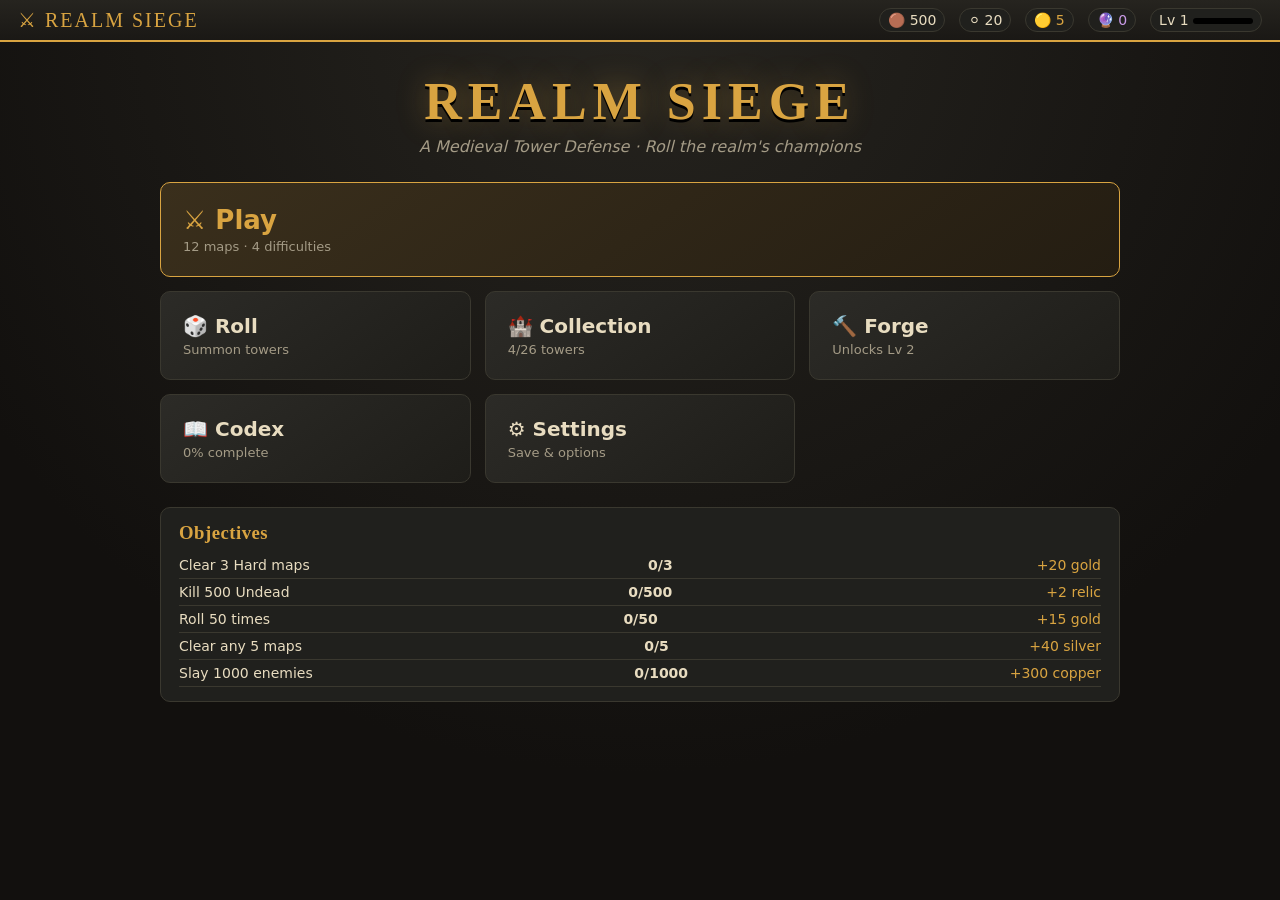
==== index.html @ 01a786de "Implement REALM SIEGE — complete medieval tower defense v1.0 Full playable, browser-based medieval f" ====
<!DOCTYPE html>
<html lang="en">
<head>
  <meta charset="UTF-8">
  <meta name="viewport" content="width=device-width, initial-scale=1.0">
  <title>Realm Siege — A Medieval Tower Defense</title>
  <link rel="icon" href="data:image/svg+xml,%3Csvg%20xmlns='http://www.w3.org/2000/svg'%20viewBox='0%200%2016%2016'%3E%3Ctext%20y='13'%20font-size='13'%3E%E2%9A%94%3C/text%3E%3C/svg%3E">
  <link rel="stylesheet" href="css/style.css">
</head>
<body>
  <!-- Menu / screens overlay -->
  <div id="app"></div>

  <!-- In-match canvas + HUD (populated by UI) -->
  <div id="matchWrap" style="display:none"></div>

  <!-- Transient notifications -->
  <div id="toasts"></div>

  <!-- Data tables first (declarative, no logic) -->
  <script src="js/core.js"></script>
  <script src="data/palette.js"></script>
  <script src="data/config.js"></script>
  <script src="data/towers.js"></script>
  <script src="data/enemies.js"></script>
  <script src="data/maps.js"></script>

  <!-- Engine + systems -->
  <script src="js/combat.js"></script>
  <script src="js/match.js"></script>
  <script src="js/meta.js"></script>
  <script src="js/render.js"></script>
  <script src="js/ui.js"></script>
  <script src="js/main.js"></script>
</body>
</html>
---- css/style.css ----
/* REALM SIEGE — style.css : medieval parchment-on-slate UI */
:root {
  --ink:#12100e; --panel:#20201d; --panel2:#2c2b27; --line:#3a382f;
  --text:#e8dcc0; --dim:#a49b86; --gold:#d9a441; --blood:#a02c2c;
  --good:#5fa855; --bad:#e04b4b; --warn:#f0a92e;
  --c-common:#9a9a9a; --c-uncommon:#5fa855; --c-rare:#4a90d9; --c-epic:#9b59b6;
  --c-legendary:#f0a92e; --c-mythic:#e04b4b; --c-mythicplus:#ffffff;
  --d-easy:#5fa855; --d-medium:#4a90d9; --d-hard:#9b59b6; --d-hardcore:#e04b4b;
}
* { box-sizing:border-box; margin:0; padding:0; }
html,body { height:100%; }
body {
  font-family:'Segoe UI',system-ui,sans-serif; background:radial-gradient(circle at 50% 0%,#26241f,#12100e 70%);
  color:var(--text); overflow-x:hidden; -webkit-font-smoothing:antialiased;
}
body.shatter { animation:shatter .9s; }
@keyframes shatter { 0%{filter:brightness(3) contrast(2);} 30%{filter:brightness(1);} 100%{filter:none;} }
button { font-family:inherit; cursor:pointer; color:var(--text); background:var(--panel2); border:1px solid var(--line); border-radius:6px; padding:6px 10px; transition:.12s; }
button:hover { border-color:var(--gold); background:#34322c; }
button.disabled,button:disabled { opacity:.4; pointer-events:none; }
small { color:var(--dim); font-weight:400; }
h1,h2,h3,h4 { font-family:'Trajan Pro','Palatino Linotype',Georgia,serif; letter-spacing:.5px; }

/* ---------- topbar ---------- */
.topbar { display:flex; justify-content:space-between; align-items:center; padding:8px 18px; background:linear-gradient(#26241f,#1a1815); border-bottom:2px solid var(--gold); position:sticky; top:0; z-index:20; }
.brand { font-family:'Trajan Pro',serif; font-size:20px; color:var(--gold); letter-spacing:2px; }
.tokens { display:flex; gap:14px; align-items:center; font-size:14px; }
.tk { padding:3px 8px; background:var(--panel); border:1px solid var(--line); border-radius:12px; }
.tk.gold { color:var(--gold); } .tk.relic { color:#c99be8; }
.xpbar { display:inline-block; width:60px; height:6px; background:#000; border-radius:3px; overflow:hidden; vertical-align:middle; }
.xpbar i { display:block; height:100%; background:var(--gold); }

/* ---------- pages ---------- */
.page { max-width:1180px; margin:0 auto; padding:18px 22px 60px; }
.page-head { display:flex; align-items:center; gap:16px; margin-bottom:16px; }
.page-head h2 { font-size:24px; color:var(--gold); }
.back { background:var(--panel); }
.pill { font-size:12px; padding:2px 8px; border-radius:10px; border:1px solid; }
.d-easy{color:var(--d-easy);border-color:var(--d-easy);} .d-medium{color:var(--d-medium);border-color:var(--d-medium);}
.d-hard{color:var(--d-hard);border-color:var(--d-hard);} .d-hardcore{color:var(--d-hardcore);border-color:var(--d-hardcore);}

/* ---------- menu ---------- */
.menu { max-width:1000px; margin:0 auto; padding:30px 20px; }
.menu-hero { text-align:center; margin-bottom:26px; }
.menu-hero h1 { font-size:52px; color:var(--gold); text-shadow:0 3px 0 #000,0 0 30px rgba(217,164,65,.4); letter-spacing:6px; }
.menu-hero .sub { color:var(--dim); margin-top:6px; font-style:italic; }
.menu-grid { display:grid; grid-template-columns:repeat(3,1fr); gap:14px; }
.mbtn { display:flex; flex-direction:column; gap:4px; padding:22px; text-align:left; background:linear-gradient(145deg,#2c2b27,#1e1d19); border:1px solid var(--line); border-radius:10px; }
.mbtn b { font-size:20px; } .mbtn span { color:var(--dim); font-size:13px; }
.mbtn.play { grid-column:span 3; background:linear-gradient(145deg,#3a2f1c,#241d12); border-color:var(--gold); }
.mbtn.play b { color:var(--gold); font-size:26px; }
.objectives { margin-top:24px; background:var(--panel); border:1px solid var(--line); border-radius:10px; padding:14px 18px; }
.objectives h3 { color:var(--gold); margin-bottom:8px; }
.obj { display:flex; justify-content:space-between; gap:12px; padding:5px 0; border-bottom:1px solid var(--line); font-size:14px; }
.obj.done { opacity:.6; } .obj b { color:var(--text); } .obj em { color:var(--gold); font-style:normal; min-width:90px; text-align:right; }

/* ---------- map select ---------- */
.mapgrid { display:grid; grid-template-columns:repeat(3,1fr); gap:16px; }
.mapcard { background:linear-gradient(160deg,#2a2924,#1c1b17); border:1px solid var(--line); border-radius:10px; padding:16px; position:relative; }
.mapcard.endless { border-color:var(--d-hardcore); background:linear-gradient(160deg,#3a1c1c,#1c1717); }
.mapnum { position:absolute; top:10px; right:14px; font-size:30px; color:#3a382f; font-weight:800; }
.mapcard h3 { color:var(--gold); font-size:17px; margin-bottom:6px; }
.mapcard p { color:var(--dim); font-size:13px; min-height:52px; line-height:1.4; }
.difrow { display:grid; grid-template-columns:repeat(4,1fr); gap:6px; margin-top:10px; }
.difbtn { display:flex; flex-direction:column; align-items:center; padding:8px 4px; font-size:12px; }
.difbtn b { font-size:12px; } .difbtn span { font-size:11px; color:var(--gold); margin-top:2px; }
.difbtn.locked { opacity:.4; }
.difbtn.d-easy{border-color:var(--d-easy);} .difbtn.d-medium{border-color:var(--d-medium);}
.difbtn.d-hard{border-color:var(--d-hard);} .difbtn.d-hardcore{border-color:var(--d-hardcore);}

/* ---------- loadout ---------- */
.loadout-slots { display:flex; gap:10px; flex-wrap:wrap; margin-bottom:12px; }
.slot { flex:1; min-width:150px; min-height:64px; border:1px dashed var(--line); border-radius:8px; padding:6px; display:flex; align-items:center; }
.slot.empty { justify-content:center; color:var(--dim); }
.warnbar { background:#3a2a12; border:1px solid var(--warn); color:var(--warn); padding:8px 12px; border-radius:8px; margin-bottom:14px; }
.okbar { background:#1c2e18; border:1px solid var(--good); color:var(--good); padding:8px 12px; border-radius:8px; margin-bottom:14px; }
.collgrid { display:grid; grid-template-columns:repeat(auto-fill,minmax(150px,1fr)); gap:10px; margin:12px 0; }
.collgrid.small { grid-template-columns:repeat(auto-fill,minmax(180px,1fr)); }
.cchip { cursor:pointer; border-radius:8px; }
.cchip.in { outline:2px solid var(--gold); border-radius:8px; }
.tchip { display:flex; align-items:center; gap:8px; background:var(--panel); border:1px solid var(--rc,var(--line)); border-left:4px solid var(--rc); border-radius:8px; padding:6px 8px; position:relative; }
.tchip-info b { display:block; font-size:13px; } .tchip-info span { font-size:11px; color:var(--dim); } .tchip-info em { font-size:11px; color:var(--gold); font-style:normal; }
.tchip .dup { position:absolute; top:4px; right:6px; font-size:11px; color:var(--gold); }
.tchip-icon { width:40px; height:40px; background:#151412; border-radius:6px; }
.loadout-actions { text-align:center; margin-top:20px; }
.bigbtn { font-size:16px; padding:12px 28px; background:linear-gradient(#3a2f1c,#241d12); border:1px solid var(--gold); color:var(--gold); border-radius:8px; }
.bigbtn.hl { background:linear-gradient(#3a2f1c,#5a4a20); }
.bigbtn.danger { border-color:var(--bad); color:var(--bad); background:#2a1616; }

/* ---------- roll ---------- */
.rollpage { max-width:900px; }
.rollstage { height:200px; background:radial-gradient(circle,#1c1b17,#0e0d0b); border:1px solid var(--line); border-radius:12px; display:flex; align-items:center; justify-content:center; margin-bottom:14px; overflow:hidden; position:relative; }
.banner-idle { color:var(--dim); font-style:italic; }
.banner-spin { width:120px; height:160px; background:conic-gradient(from 0deg,var(--flare),#000,var(--flare),#000,var(--flare)); border-radius:8px; animation:spin .5s linear infinite; box-shadow:0 0 40px var(--flare); }
@keyframes spin { to { transform:rotate(360deg); } }
.results { display:flex; gap:10px; flex-wrap:wrap; justify-content:center; padding:10px; max-height:190px; overflow:auto; }
.rescard { width:110px; background:var(--panel); border:2px solid var(--rc); border-radius:8px; padding:8px; text-align:center; }
.rescard.shine { animation:shine 1s ease-out; box-shadow:0 0 20px var(--rc); }
@keyframes shine { 0%{transform:scale(.6);opacity:0;} 60%{transform:scale(1.1);} 100%{transform:scale(1);opacity:1;} }
.rescard .resrar { font-size:11px; color:var(--rc); text-transform:uppercase; letter-spacing:1px; }
.rescard b { display:block; font-size:12px; margin-top:4px; }
.newflag { font-size:10px; color:var(--gold); } .dupflag { font-size:10px; color:var(--dim); }
.rollbtns { display:grid; grid-template-columns:repeat(4,1fr); gap:10px; }
.rollbtn { display:flex; flex-direction:column; gap:3px; padding:14px 8px; text-align:center; position:relative; }
.rollbtn b { color:var(--gold); } .rollbtn em { font-size:11px; color:var(--dim); font-style:normal; }
.rollbtn .tickets { position:absolute; top:4px; right:6px; font-size:11px; color:var(--good); }
.multirow { display:flex; gap:10px; margin:10px 0; }
.multibtn { flex:1; }
.pity { margin-top:16px; background:var(--panel); border:1px solid var(--line); border-radius:10px; padding:14px; }
.pity h3 { color:var(--gold); margin-bottom:8px; }
.pitybar { display:flex; align-items:center; gap:10px; margin:6px 0; font-size:13px; }
.pitybar span { width:170px; } .pitybar em { width:70px; text-align:right; color:var(--dim); font-style:normal; }
.pb { flex:1; height:10px; background:#000; border-radius:5px; overflow:hidden; } .pb i { display:block; height:100%; }
.history { margin-top:14px; } .history h3 { color:var(--gold); margin-bottom:6px; }
.histlist { display:flex; flex-wrap:wrap; gap:6px; }
.hchip { font-size:11px; padding:3px 8px; border:1px solid var(--rc); color:var(--rc); border-radius:10px; }

/* ---------- forge ---------- */
.forge-cols { display:grid; grid-template-columns:1fr 1fr; gap:16px; margin-bottom:16px; }
.forge-col { background:var(--panel); border:1px solid var(--line); border-radius:10px; padding:14px; }
.forge-col h3 { color:var(--gold); margin-bottom:8px; }
.conv { display:flex; justify-content:space-between; align-items:center; padding:6px 0; border-bottom:1px solid var(--line); font-size:13px; }
.shardrow { display:grid; grid-template-columns:repeat(7,1fr); gap:8px; margin-bottom:16px; }
.shard { background:var(--panel); border:1px solid var(--rc); border-radius:8px; padding:8px; text-align:center; }
.shard b { display:block; font-size:11px; color:var(--rc); } .shard span { font-size:18px; font-weight:800; display:block; margin:4px 0; }
.shard button { font-size:11px; padding:3px 6px; }
.craftgrid { display:grid; grid-template-columns:repeat(auto-fill,minmax(240px,1fr)); gap:10px; }
.craftcard { display:flex; gap:8px; align-items:center; background:var(--panel); border:1px solid var(--line); border-left:4px solid var(--rc); border-radius:8px; padding:8px; }
.craftcard > div b { display:block; font-size:12px; } .craftcard span { font-size:11px; color:var(--dim); }
.craftbtns { display:flex; flex-direction:column; gap:4px; margin-left:auto; }
.craftbtns button { font-size:11px; padding:3px 6px; }

/* ---------- collection ---------- */
.collcard { background:var(--panel); border:1px solid var(--rc); border-top:3px solid var(--rc); border-radius:8px; padding:10px; text-align:center; position:relative; cursor:pointer; }
.collcard.locked { opacity:.5; cursor:default; border-color:var(--line); }
.collcard b { display:block; font-size:13px; margin-top:4px; } .collcard .rar { font-size:11px; color:var(--rc); } .collcard em { font-size:11px; color:var(--gold); font-style:normal; display:block; }
.collcard .dup { position:absolute; top:6px; right:8px; color:var(--gold); font-size:12px; }
.silhouette { font-size:34px; color:#3a382f; height:48px; }

/* ---------- codex ---------- */
.codexgrid { display:grid; grid-template-columns:repeat(auto-fill,minmax(180px,1fr)); gap:10px; margin:10px 0 20px; }
.codexcard { background:var(--panel); border:1px solid var(--line); border-radius:8px; padding:10px; }
.codexcard.locked { opacity:.5; } .codexcard.boss { border-color:var(--blood); }
.codexcard b { display:block; font-size:13px; } .codexcard span { font-size:11px; color:var(--dim); } .codexcard em { font-size:11px; color:var(--gold); font-style:normal; }
.traits { display:flex; flex-wrap:wrap; gap:3px; margin-top:4px; } .traits i { font-size:9px; background:#000; padding:1px 5px; border-radius:8px; color:var(--dim); font-style:normal; }

/* ---------- settings ---------- */
.settings { display:flex; flex-direction:column; gap:10px; margin-bottom:20px; }
.toggle { display:flex; gap:8px; align-items:center; }
.savebox { display:flex; gap:10px; flex-wrap:wrap; margin-bottom:12px; }
#saveText { width:100%; height:120px; background:#0e0d0b; color:var(--dim); border:1px solid var(--line); border-radius:8px; padding:10px; font-family:monospace; font-size:11px; resize:vertical; }
.locked-note { color:var(--dim); font-style:italic; }

/* ---------- modal ---------- */
.modal-bg { position:fixed; inset:0; background:rgba(0,0,0,.7); display:flex; align-items:center; justify-content:center; z-index:50; }
.modal { width:min(520px,92vw); background:var(--panel); border:2px solid var(--rc); border-radius:12px; padding:20px; position:relative; }
.modal-x { position:absolute; top:10px; right:10px; }
.modal-head { display:flex; gap:12px; align-items:center; margin-bottom:12px; }
.modal-head h3 { color:var(--rc); } .modal-head span { font-size:12px; color:var(--dim); }
.statgrid { display:grid; grid-template-columns:repeat(3,1fr); gap:8px; margin-bottom:12px; }
.statgrid > div { background:#151412; border-radius:6px; padding:8px; text-align:center; }
.statgrid b { display:block; color:var(--gold); font-size:16px; } .statgrid span { font-size:11px; color:var(--dim); }
.branches h4 { color:var(--gold); margin:8px 0 4px; font-size:13px; }
.branch { background:#151412; border-radius:6px; padding:6px 10px; margin-bottom:5px; } .branch b { font-size:12px; } .branch span { font-size:11px; color:var(--dim); margin-left:6px; }
.lore { font-style:italic; color:var(--dim); margin-top:10px; font-size:13px; }

/* ---------- toasts ---------- */
#toasts { position:fixed; top:60px; right:16px; z-index:100; display:flex; flex-direction:column; gap:8px; }
.toast { background:var(--panel); border:1px solid; border-radius:8px; padding:8px 14px; font-size:13px; opacity:0; transform:translateX(30px); transition:.3s; box-shadow:0 4px 12px rgba(0,0,0,.5); }
.toast.show { opacity:1; transform:none; }

/* ================= MATCH HUD ================= */
#matchWrap { position:relative; width:100%; min-height:100vh; display:flex; align-items:center; justify-content:center; background:radial-gradient(circle at 50% 40%,#1a1815,#0a0908); }
#game { display:block; box-shadow:0 0 40px rgba(0,0,0,.6); image-rendering:optimizeQuality; max-width:100vw; max-height:76vh; border:2px solid #000; }
#hud { position:absolute; inset:0; pointer-events:none; }
#hud > * { pointer-events:auto; }
.hud-top { position:absolute; top:0; left:0; right:0; display:flex; gap:12px; align-items:center; padding:8px 14px; background:linear-gradient(#1a1815ee,#1a181500); }
.hstat { background:#20201dcc; border:1px solid var(--line); border-radius:8px; padding:4px 12px; font-size:15px; }
.hstat b { color:var(--gold); } .lives b { color:var(--bad); }
.hud-speed { margin-left:auto; display:flex; gap:6px; }
.hud-speed button { font-size:15px; min-width:40px; }
.hud-preview { position:absolute; top:52px; left:14px; width:200px; background:#20201de6; border:1px solid var(--line); border-radius:8px; padding:8px 10px; font-size:12px; }
.pv-head { color:var(--gold); font-weight:600; margin-bottom:4px; } .pv-head em { color:var(--dim); font-style:normal; font-size:11px; }
.pv-tags { display:flex; flex-wrap:wrap; gap:4px; margin-bottom:4px; } .pv-tags .tag { font-size:9px; padding:1px 5px; border-radius:6px; background:#000; color:var(--dim); }
.pv-tags .t-air,.pv-tags .t-flying { color:var(--c-rare); } .pv-tags .t-armored { color:var(--warn); } .pv-tags .t-stealth { color:var(--c-epic); } .pv-tags .t-boss { color:var(--bad); }
.pv-comp { display:flex; flex-direction:column; gap:1px; color:var(--dim); }
.hud-tray { position:absolute; bottom:10px; left:50%; transform:translateX(-50%); display:flex; gap:6px; background:#20201de6; border:1px solid var(--line); border-radius:10px; padding:6px; }
.trayitem { display:flex; flex-direction:column; align-items:center; padding:4px 6px; position:relative; min-width:48px; border-left:3px solid var(--rc); }
.trayitem.active { outline:2px solid var(--gold); }
.trayitem.poor { opacity:.5; } .trayitem b { font-size:11px; color:var(--gold); }
.trayitem .hot { position:absolute; top:1px; left:3px; font-size:9px; color:var(--dim); }
.callwave { position:absolute; bottom:14px; right:16px; font-size:15px; padding:10px 18px; background:linear-gradient(#3a2f1c,#241d12); border:1px solid var(--gold); color:var(--gold); }
.callwave small { color:var(--dim); }
.hud-selected { position:absolute; top:52px; right:14px; width:250px; background:#20201df2; border:1px solid var(--gold); border-radius:8px; padding:10px; font-size:12px; }
.sel-head { display:flex; justify-content:space-between; align-items:center; }
.sel-head b { font-size:14px; color:var(--gold); } .sel-head .lvl { color:var(--text); font-size:12px; }
.sel-head .cancel { padding:2px 7px; }
.sel-stats { color:var(--dim); margin:4px 0; }
.sel-targets { display:flex; flex-wrap:wrap; gap:3px; margin:6px 0; }
.tbtn { font-size:10px; padding:2px 5px; } .tbtn.on { border-color:var(--gold); color:var(--gold); }
.sel-actions { display:flex; flex-wrap:wrap; gap:5px; margin-top:6px; }
.sel-actions button { font-size:12px; } .sell { border-color:var(--bad); color:var(--bad); }
.active-ready { border-color:var(--c-mythic); color:var(--c-mythic); animation:pulse 1s infinite; }
@keyframes pulse { 50% { box-shadow:0 0 10px var(--c-mythic); } }
.maxed { color:var(--gold); } .hint { color:var(--dim); font-size:11px; }
.branchpick { display:flex; gap:6px; margin-top:8px; }
.branchpick button { flex:1; display:flex; flex-direction:column; font-size:11px; } .branchpick b { color:var(--gold); }

/* ---------- summary ---------- */
.summary { max-width:820px; text-align:center; }
.summary-banner { font-size:40px; font-family:'Trajan Pro',serif; letter-spacing:4px; margin:10px 0; }
.summary-banner.win { color:var(--gold); text-shadow:0 0 30px rgba(217,164,65,.5); }
.summary-banner.lose { color:var(--bad); }
.stars-big { font-size:40px; color:var(--gold); } .starnote { color:var(--dim); font-size:12px; margin-bottom:14px; }
.rewards { display:flex; justify-content:center; gap:12px; margin:16px 0; flex-wrap:wrap; }
.rw { background:var(--panel); border:1px solid var(--line); border-radius:8px; padding:10px 18px; }
.rw b { display:block; color:var(--gold); font-size:20px; } .rw span { font-size:11px; color:var(--dim); }
.levelup { color:var(--gold); background:#2a2412; border:1px solid var(--gold); border-radius:8px; padding:8px; margin:10px 0; }
.dmgchart { text-align:left; background:var(--panel); border:1px solid var(--line); border-radius:8px; padding:12px; margin-bottom:16px; }
.dmgrow { display:flex; align-items:center; gap:10px; margin:4px 0; font-size:12px; }
.dmgrow span { width:150px; } .dmgrow em { width:110px; text-align:right; color:var(--dim); font-style:normal; }
.dmgrow .bar { flex:1; height:12px; background:#000; border-radius:6px; overflow:hidden; } .dmgrow .bar i { display:block; height:100%; background:linear-gradient(90deg,var(--blood),var(--gold)); }
.summary-actions { display:flex; gap:10px; justify-content:center; flex-wrap:wrap; }

@media (max-width:820px){ .menu-grid,.mapgrid,.forge-cols{grid-template-columns:1fr;} .rollbtns{grid-template-columns:1fr 1fr;} .hud-selected{width:200px;} }
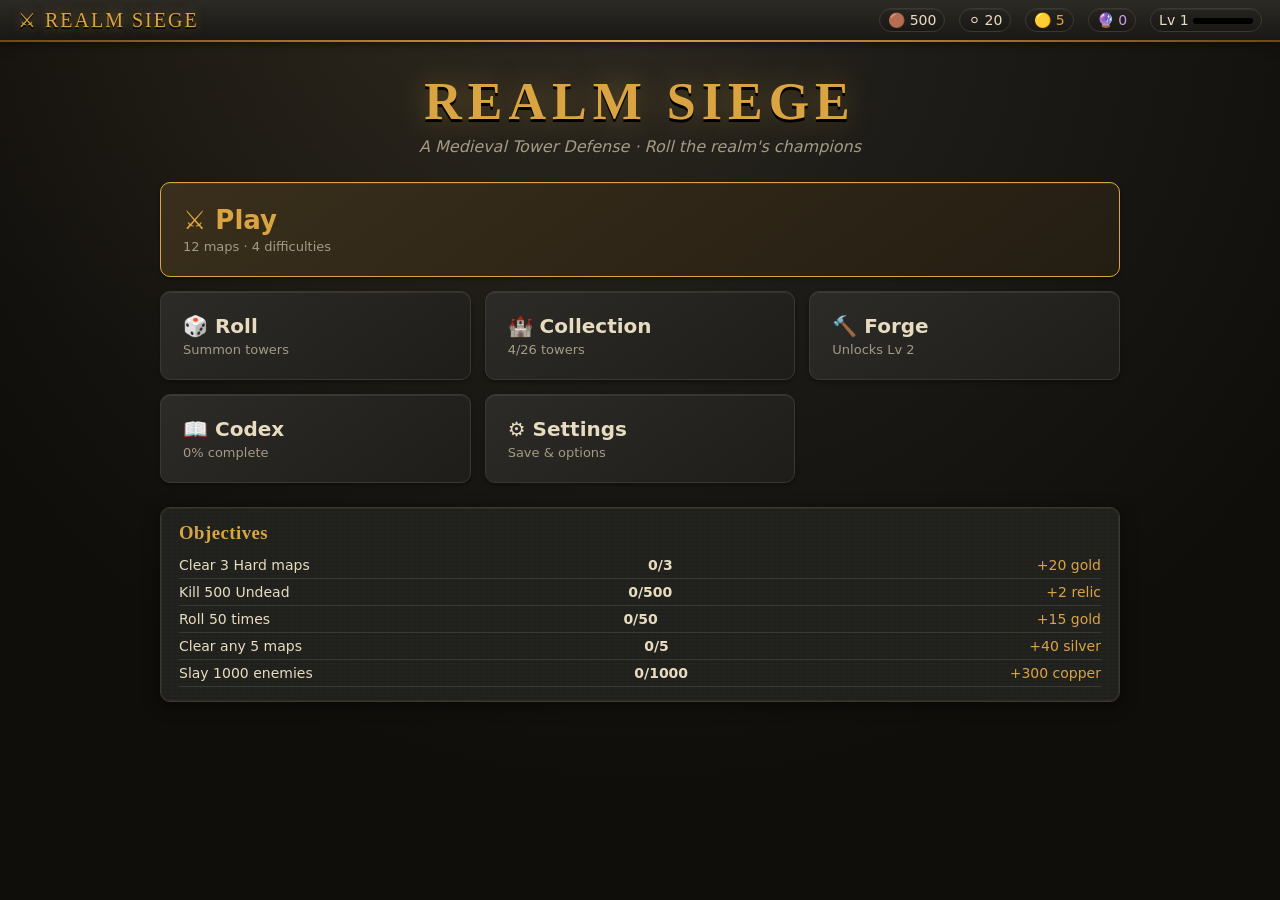
==== commit 96bd4c2d: "Visual Ascension: procedural low-poly art & animation overhaul Visual-only upgrade of REALM SIEGE. T" ====
--- a/index.html
+++ b/index.html
@@ -6,6 +6,7 @@
   <title>Realm Siege — A Medieval Tower Defense</title>
   <link rel="icon" href="data:image/svg+xml,%3Csvg%20xmlns='http://www.w3.org/2000/svg'%20viewBox='0%200%2016%2016'%3E%3Ctext%20y='13'%20font-size='13'%3E%E2%9A%94%3C/text%3E%3C/svg%3E">
   <link rel="stylesheet" href="css/style.css">
+  <link rel="stylesheet" href="css/art.css">
 </head>
 <body>
   <!-- Menu / screens overlay -->
@@ -21,14 +22,19 @@
   <script src="js/core.js"></script>
   <script src="data/palette.js"></script>
   <script src="data/config.js"></script>
+  <script src="data/artstyle.js"></script>
   <script src="data/towers.js"></script>
   <script src="data/enemies.js"></script>
   <script src="data/maps.js"></script>
 
-  <!-- Engine + systems -->
+  <!-- Engine + systems (sim — untouched) -->
   <script src="js/combat.js"></script>
   <script src="js/match.js"></script>
   <script src="js/meta.js"></script>
+
+  <!-- Presentation layer (visual overhaul) -->
+  <script src="js/vfx.js"></script>
+  <script src="js/sprites.js"></script>
   <script src="js/render.js"></script>
   <script src="js/ui.js"></script>
   <script src="js/main.js"></script>
--- a/css/art.css
+++ b/css/art.css
@@ -0,0 +1,163 @@
+/* =========================================================================
+ * REALM SIEGE — css/art.css  (VISUAL ASCENSION)
+ * Additive ornamentation layered ON TOP of style.css. Appearance only — it
+ * changes no layout structure or behaviour, only frames, textures, rarity
+ * borders, glows and micro-animations. Loaded after style.css.
+ * ========================================================================= */
+
+/* ---- parchment + iron shell -------------------------------------------- */
+body {
+  background:
+    radial-gradient(circle at 30% -10%, rgba(217,164,65,0.06), transparent 40%),
+    radial-gradient(circle at 50% 0%, #26241f, #100e0b 72%);
+}
+.topbar {
+  background: linear-gradient(#2c2a24, #1a1815) padding-box;
+  border-bottom: 2px solid transparent;
+  border-image: linear-gradient(90deg, #6a4a1a, #d9a441, #6a4a1a) 1;
+  box-shadow: 0 2px 10px rgba(0,0,0,0.5);
+}
+.brand { text-shadow: 0 0 12px rgba(217,164,65,0.5), 0 2px 0 #000; }
+.tk { background: linear-gradient(#26241f, #1a1815); box-shadow: inset 0 1px 0 rgba(255,255,255,0.06); }
+
+/* parchment panel texture on the big surfaces */
+.objectives, .forge-col, .pity, .history, .dmgchart, .savebox, .settings,
+.mapcard, .codexcard, .collcard, .craftcard, .rescard, .modal, .hud-preview,
+.hud-selected, .hud-tray, .shard {
+  background-image:
+    repeating-linear-gradient(0deg, rgba(255,255,255,0.012) 0 2px, transparent 2px 4px),
+    repeating-linear-gradient(90deg, rgba(0,0,0,0.03) 0 3px, transparent 3px 6px);
+}
+
+/* ---- tactile bevelled buttons ------------------------------------------ */
+button {
+  background: linear-gradient(#34322c, #26241f);
+  box-shadow: inset 0 1px 0 rgba(255,255,255,0.08), 0 2px 4px rgba(0,0,0,0.35);
+  position: relative; overflow: hidden;
+}
+button:hover { background: linear-gradient(#3d3a30, #2c2a24); }
+button:active { transform: translateY(1px); box-shadow: inset 0 2px 4px rgba(0,0,0,0.4); }
+/* hover sheen sweep */
+button::after {
+  content: ''; position: absolute; inset: 0; pointer-events: none;
+  background: linear-gradient(115deg, transparent 40%, rgba(255,255,255,0.14) 50%, transparent 60%);
+  transform: translateX(-120%); transition: transform .5s ease;
+}
+button:hover::after { transform: translateX(120%); }
+.bigbtn {
+  background: linear-gradient(#4a3a1c, #2a2112);
+  border-image: linear-gradient(#f0d090, #8a6a2a) 1;
+  text-shadow: 0 0 8px rgba(217,164,65,0.4);
+}
+
+/* ---- ornate carved-frame corners on major cards ------------------------ */
+.mapcard, .modal, .objectives, .forge-col, .pity {
+  position: relative;
+  box-shadow: 0 4px 16px rgba(0,0,0,0.5), inset 0 0 0 1px rgba(217,164,65,0.08);
+}
+.mapcard::before, .modal::before {
+  content: ''; position: absolute; inset: 4px; pointer-events: none; border-radius: 6px;
+  border: 1px solid rgba(217,164,65,0.18);
+  -webkit-mask: linear-gradient(#000 0 0) top/100% 14px no-repeat, linear-gradient(#000 0 0) bottom/100% 14px no-repeat,
+                linear-gradient(#000 0 0) left/14px 100% no-repeat, linear-gradient(#000 0 0) right/14px 100% no-repeat;
+          mask: linear-gradient(#000 0 0) top/100% 14px no-repeat, linear-gradient(#000 0 0) bottom/100% 14px no-repeat,
+                linear-gradient(#000 0 0) left/14px 100% no-repeat, linear-gradient(#000 0 0) right/14px 100% no-repeat;
+}
+
+/* ---- rarity borders (escalating treatments) ---------------------------- */
+.tchip, .rescard, .collcard, .craftcard, .cchip.in {
+  box-shadow: 0 0 0 1px rgba(0,0,0,0.4), 0 0 10px -4px var(--rc);
+}
+.collcard { transition: transform .15s, box-shadow .15s; }
+.collcard:not(.locked):hover { transform: translateY(-3px) scale(1.02); box-shadow: 0 6px 18px -6px var(--rc), 0 0 0 1px var(--rc); }
+.collcard .tchip-icon, .collcard canvas.glyph { filter: drop-shadow(0 2px 3px rgba(0,0,0,0.5)); }
+
+/* Legendary shimmer */
+.rescard[style*="f0a92e"], .collcard[style*="f0a92e"] { animation: rarShimmer 2.4s ease-in-out infinite; }
+@keyframes rarShimmer { 50% { box-shadow: 0 0 18px -3px #f0a92e, 0 0 0 1px #f0a92e; } }
+/* Mythic ember flicker */
+.rescard[style*="e04b4b"], .collcard[style*="e04b4b"] { animation: rarEmber 1.3s ease-in-out infinite; }
+@keyframes rarEmber { 0%,100% { box-shadow: 0 0 10px -3px #e04b4b, 0 0 0 1px #e04b4b; } 50% { box-shadow: 0 0 22px 0 #ff6a4a, 0 0 0 1px #ff8a4a; } }
+/* Mythic+ animated prismatic border */
+.rescard[style*="ffffff"], .collcard[style*="ffffff"] {
+  border-width: 2px; border-style: solid;
+  border-image: linear-gradient(90deg,#ff5a5a,#f0a92e,#5fa855,#4a90d9,#9b59b6,#ff5a5a) 1;
+  animation: prismSpin 3s linear infinite;
+}
+@keyframes prismSpin { to { filter: hue-rotate(360deg); } }
+
+/* rarity gem dot on tower chips */
+.tchip::before {
+  content: ''; position: absolute; top: 6px; right: 6px; width: 7px; height: 7px; border-radius: 50%;
+  background: var(--rc); box-shadow: 0 0 8px var(--rc);
+}
+
+/* ---- roll stage: scroll unfurl + banner beacon ------------------------- */
+.rollstage {
+  background:
+    radial-gradient(circle at 50% 30%, rgba(217,164,65,0.08), transparent 60%),
+    radial-gradient(circle, #201d17, #0c0b09 70%);
+  border-image: linear-gradient(#6a4a1a, #d9a441, #6a4a1a) 1;
+  box-shadow: inset 0 0 40px rgba(0,0,0,0.6);
+}
+.banner-spin { box-shadow: 0 0 60px var(--flare), inset 0 0 20px rgba(0,0,0,0.5); }
+.results { animation: unfurl .4s ease-out; }
+@keyframes unfurl { from { transform: scaleY(.2); opacity: 0; } to { transform: scaleY(1); opacity: 1; } }
+.rescard { animation: cardIn .45s cubic-bezier(.2,1.4,.4,1) backwards; }
+.rescard:nth-child(2){animation-delay:.05s} .rescard:nth-child(3){animation-delay:.1s} .rescard:nth-child(4){animation-delay:.15s}
+.rescard:nth-child(5){animation-delay:.2s} .rescard:nth-child(6){animation-delay:.25s} .rescard:nth-child(7){animation-delay:.3s}
+.rescard:nth-child(8){animation-delay:.35s} .rescard:nth-child(9){animation-delay:.4s} .rescard:nth-child(10){animation-delay:.45s}
+@keyframes cardIn { from { transform: translateY(-30px) scale(.6) rotateX(60deg); opacity: 0; } }
+.resrar { text-shadow: 0 0 8px var(--rc); }
+.rescard.shine .resrar { animation: rarPulse .8s ease-in-out infinite; }
+@keyframes rarPulse { 50% { text-shadow: 0 0 16px var(--rc); } }
+.pitybar .pb i { box-shadow: 0 0 8px -2px currentColor; transition: width .4s ease; }
+
+/* ---- forge: anvil glow on hover ---------------------------------------- */
+.craftcard:hover { box-shadow: 0 0 14px -4px var(--rc); }
+.shard button:hover, .conv button:hover { box-shadow: 0 0 10px -3px #ffd98a; }
+
+/* ---- HUD plaques -------------------------------------------------------- */
+.hstat {
+  background: linear-gradient(#26241f, #16150f);
+  border-image: linear-gradient(#5a4a2a, #2a241a) 1;
+  box-shadow: inset 0 1px 0 rgba(255,255,255,0.05), 0 2px 6px rgba(0,0,0,0.4);
+}
+.hud-preview, .hud-selected { box-shadow: 0 4px 14px rgba(0,0,0,0.5), inset 0 0 0 1px rgba(217,164,65,0.06); }
+.hud-preview { border-image: linear-gradient(#6a4a1a, #a8703f) 1; }
+.hud-selected { animation: selIn .2s ease-out; }
+@keyframes selIn { from { transform: translateX(12px); opacity: 0; } }
+.trayitem { transition: transform .1s; border-radius: 6px; }
+.trayitem:hover { transform: translateY(-3px); }
+.trayitem:not(.poor) canvas { filter: drop-shadow(0 0 4px var(--rc)); }
+.trayitem.poor { filter: grayscale(0.7) brightness(0.7); }
+.trayitem.active { box-shadow: 0 0 0 2px #d9a441, 0 0 12px -2px #d9a441; }
+.callwave { animation: wavePulse 1.6s ease-in-out infinite; }
+@keyframes wavePulse { 50% { box-shadow: 0 0 16px -2px #d9a441; } }
+
+/* ---- toasts: wax-seal ---------------------------------------------------*/
+.toast { box-shadow: 0 4px 14px rgba(0,0,0,0.6); }
+.toast::before { content: '✦'; margin-right: 6px; color: #d9a441; }
+
+/* ---- menu hero glow ---------------------------------------------------- */
+.menu-hero h1 { animation: heroGlow 4s ease-in-out infinite; }
+@keyframes heroGlow { 50% { text-shadow: 0 3px 0 #000, 0 0 44px rgba(217,164,65,0.7); } }
+.mbtn { transition: transform .12s, box-shadow .12s; }
+.mbtn:hover { transform: translateY(-3px); box-shadow: 0 8px 20px -8px rgba(217,164,65,0.5); }
+.mbtn.play { animation: playPulse 3s ease-in-out infinite; }
+@keyframes playPulse { 50% { box-shadow: 0 0 26px -6px rgba(217,164,65,0.6); } }
+
+/* ---- summary banner ----------------------------------------------------- */
+.summary-banner.win { animation: winGlow 2s ease-in-out infinite; }
+@keyframes winGlow { 50% { text-shadow: 0 0 44px rgba(217,164,65,0.8); } }
+.stars-big { text-shadow: 0 0 20px rgba(217,164,65,0.6); }
+.dmgrow .bar i { box-shadow: 0 0 8px -2px #d9a441; transition: width .6s ease; }
+
+/* subtle page-turn on screen swap */
+#app > .page, #app > .menu { animation: pageIn .28s ease-out; }
+@keyframes pageIn { from { opacity: 0; transform: translateY(8px); } }
+
+/* respect reduced motion */
+@media (prefers-reduced-motion: reduce) {
+  *, *::before, *::after { animation-duration: .001s !important; animation-iteration-count: 1 !important; }
+}
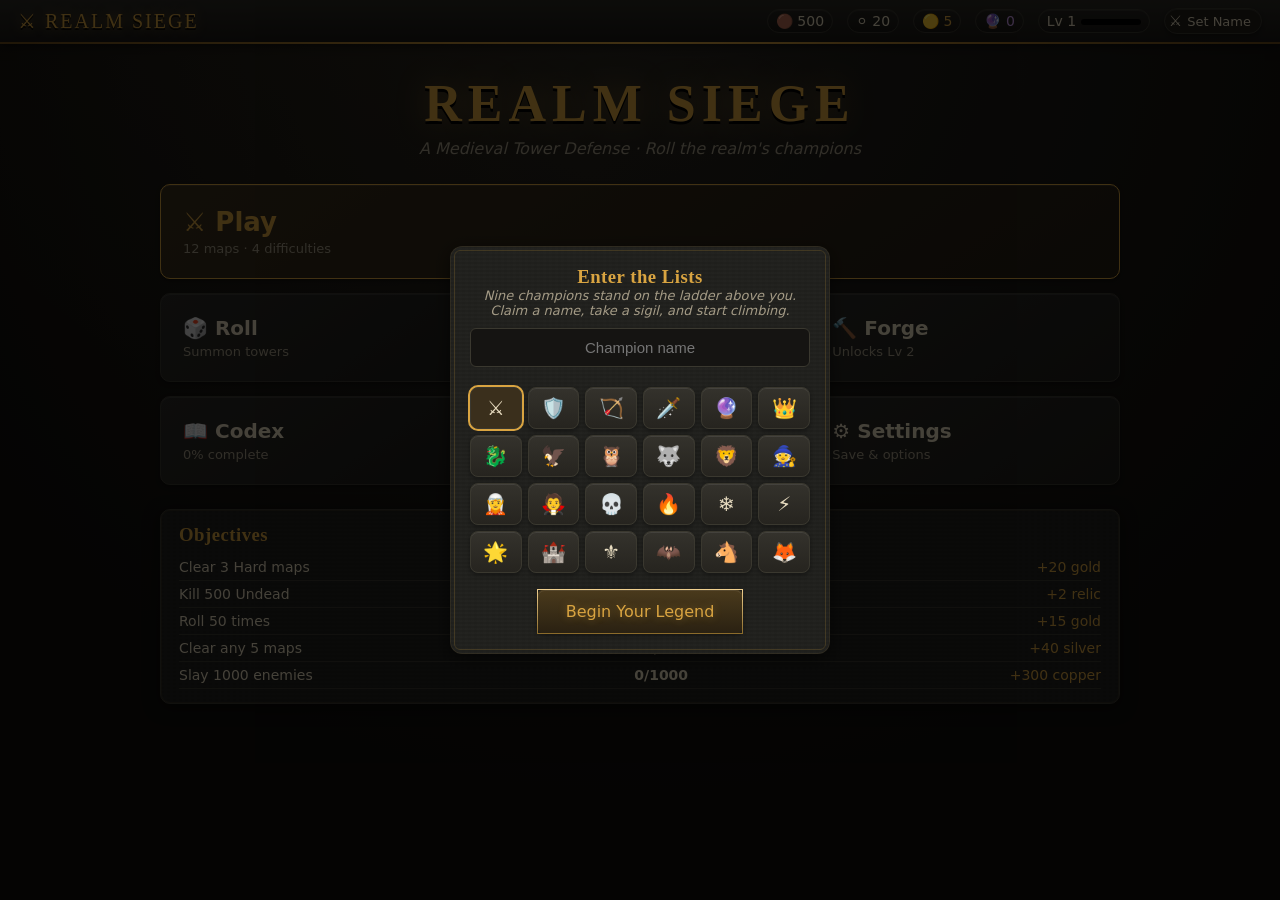
==== commit 28a32ab6: "Champions' Ladder, gladiator melee, drop-chance board, shine rolls Ladder (data/rivals.js, js/meta.j" ====
--- a/index.html
+++ b/index.html
@@ -26,6 +26,7 @@
   <script src="data/towers.js"></script>
   <script src="data/enemies.js"></script>
   <script src="data/maps.js"></script>
+  <script src="data/rivals.js"></script>
 
   <!-- Engine + systems (sim — untouched) -->
   <script src="js/combat.js"></script>
@@ -33,6 +34,7 @@
   <script src="js/meta.js"></script>
 
   <!-- Presentation layer (visual overhaul) -->
+  <script src="js/audio.js"></script>
   <script src="js/vfx.js"></script>
   <script src="js/sprites.js"></script>
   <script src="js/render.js"></script>
--- a/css/style.css
+++ b/css/style.css
@@ -95,7 +95,7 @@
 @keyframes spin { to { transform:rotate(360deg); } }
 .results { display:flex; gap:10px; flex-wrap:wrap; justify-content:center; padding:10px; max-height:190px; overflow:auto; }
 .rescard { width:110px; background:var(--panel); border:2px solid var(--rc); border-radius:8px; padding:8px; text-align:center; }
-.rescard.shine { animation:shine 1s ease-out; box-shadow:0 0 20px var(--rc); }
+.rescard.gleam { animation:shine 1s ease-out; box-shadow:0 0 20px var(--rc); }
 @keyframes shine { 0%{transform:scale(.6);opacity:0;} 60%{transform:scale(1.1);} 100%{transform:scale(1);opacity:1;} }
 .rescard .resrar { font-size:11px; color:var(--rc); text-transform:uppercase; letter-spacing:1px; }
 .rescard b { display:block; font-size:12px; margin-top:4px; }
--- a/css/art.css
+++ b/css/art.css
@@ -109,7 +109,7 @@
 .rescard:nth-child(8){animation-delay:.35s} .rescard:nth-child(9){animation-delay:.4s} .rescard:nth-child(10){animation-delay:.45s}
 @keyframes cardIn { from { transform: translateY(-30px) scale(.6) rotateX(60deg); opacity: 0; } }
 .resrar { text-shadow: 0 0 8px var(--rc); }
-.rescard.shine .resrar { animation: rarPulse .8s ease-in-out infinite; }
+.rescard.gleam .resrar { animation: rarPulse .8s ease-in-out infinite; }
 @keyframes rarPulse { 50% { text-shadow: 0 0 16px var(--rc); } }
 .pitybar .pb i { box-shadow: 0 0 8px -2px currentColor; transition: width .4s ease; }
 
@@ -157,6 +157,209 @@
 #app > .page, #app > .menu { animation: pageIn .28s ease-out; }
 @keyframes pageIn { from { opacity: 0; transform: translateY(8px); } }
 
+/* signature-foe tag on map cards */
+.sigfoe { font-size: 11px; color: #c98a6a; margin: 4px 0 2px; letter-spacing: .3px; }
+.sigfoe b { color: #e0a878; }
+
+/* ===== bigger battlefield ===== */
+#game { max-height: 90vh !important; max-width: 98vw !important; border-radius: 6px;
+  box-shadow: 0 0 0 3px #1a1712, 0 0 0 5px #3a2f1c, 0 0 60px rgba(0,0,0,.7); }
+#matchWrap { background: radial-gradient(circle at 50% 35%, #201d16, #070605 75%) !important; }
+
+/* ===== global difficulty selector ===== */
+.diffbar { display: flex; align-items: center; gap: 8px; flex-wrap: wrap; background: linear-gradient(#26241f,#1a1815); border: 1px solid var(--line); border-radius: 10px; padding: 10px 14px; margin-bottom: 16px; }
+.diffbar-lbl { font-family: Georgia, serif; color: var(--dim); font-size: 13px; }
+.diffchip { padding: 7px 16px; font-weight: 700; border-radius: 20px; border: 1px solid var(--line); background: #201d18; }
+.diffchip.on { box-shadow: 0 0 0 2px currentColor, 0 0 14px -3px currentColor; }
+.diffchip.d-easy.on { color: #5fa855; } .diffchip.d-medium.on { color: #4a90d9; }
+.diffchip.d-hard.on { color: #9b59b6; } .diffchip.d-hardcore.on { color: #e04b4b; }
+.diffchip.locked { opacity: .45; }
+.diffbar-info { margin-left: auto; font-size: 12px; color: var(--dim); font-variant-numeric: tabular-nums; }
+
+/* ===== map cards (bigger, own difficulty rating) ===== */
+.mapgrid { grid-template-columns: repeat(3, 1fr); }
+.mapcard-lg { display: flex; flex-direction: column; min-height: 210px; transition: transform .14s, box-shadow .14s; }
+.mapcard-lg:hover { transform: translateY(-4px); box-shadow: 0 10px 26px -10px rgba(217,164,65,.5), inset 0 0 0 1px rgba(217,164,65,.12); }
+.map-rate { letter-spacing: 1px; font-size: 13px; filter: drop-shadow(0 0 3px rgba(0,0,0,.6)); }
+.map-rate .sk-off { opacity: .18; filter: grayscale(1); }
+.map-loot { font-size: 12px; color: var(--gold); margin: 3px 0 6px; font-weight: 600; }
+.map-loot .cleared { color: #d9a441; }
+.mapcard-lg p { min-height: 40px; font-size: 12.5px; }
+.playbtn { margin-top: auto; width: 100%; padding: 10px; font-weight: 700; border-radius: 8px;
+  background: linear-gradient(#3a2f1c,#241d12); border: 1px solid var(--gold); color: var(--gold); }
+.playbtn.d-easy { border-color: #5fa855; color: #7bd070; } .playbtn.d-medium { border-color: #4a90d9; color: #6fb0f5; }
+.playbtn.d-hard { border-color: #9b59b6; color: #c07fe0; } .playbtn.d-hardcore { border-color: #e04b4b; color: #ff6a4a; }
+.playbtn.locked { border-color: var(--line); color: var(--dim); }
+.special-h { color: var(--gold); margin: 22px 0 10px; border-top: 1px solid var(--line); padding-top: 16px; }
+
+/* ===== Winter / Purple Nightmare card ===== */
+.mapcard.purple { position: relative; overflow: hidden; border-color: #9b59b6;
+  background: linear-gradient(160deg, #241633, #141018); }
+.mapcard.purple.locked-card { opacity: .7; filter: grayscale(.3); }
+.mapcard.purple h3 { color: #c79bff; }
+.purple-loot { color: #c79bff !important; font-weight: 700; }
+.playbtn.d-purple { border-color: #9b59b6; color: #d9b6ff; background: linear-gradient(#2a1a3a,#160f22);
+  animation: purplePulse 2s ease-in-out infinite; }
+@keyframes purplePulse { 50% { box-shadow: 0 0 20px -3px #9b59b6; } }
+.frostaura { position: absolute; inset: -40%; pointer-events: none; z-index: 0;
+  background: radial-gradient(circle, rgba(143,212,232,.14), transparent 60%);
+  animation: frostSpin 8s linear infinite; }
+@keyframes frostSpin { to { transform: rotate(360deg); } }
+.mapcard.purple > *:not(.frostaura) { position: relative; z-index: 1; }
+.pill.d-purple, .d-purple { color: #c79bff; border-color: #9b59b6; }
+
+/* ===== damage-type icon badge on tower cards ===== */
+.tchip-icon { position: relative; width: 44px; height: 44px; }
+.dmgicon { position: absolute; bottom: -3px; right: -4px; font-size: 13px; line-height: 1;
+  filter: drop-shadow(0 0 3px rgba(0,0,0,.8)); animation: diPulse 1.8s ease-in-out infinite; }
+@keyframes diPulse { 50% { transform: scale(1.18); } }
+.sel-head .dmgicon { position: static; font-size: 15px; }
+
+/* animated rarity treatment on tower chips */
+.tchip.rc-shimmer { animation: rarShimmer 2.4s ease-in-out infinite; }
+.tchip.rc-ember { animation: rarEmber 1.3s ease-in-out infinite; }
+.tchip.rc-prism { border: 2px solid transparent;
+  border-image: linear-gradient(90deg,#ff5a5a,#f0a92e,#5fa855,#4a90d9,#9b59b6,#ff5a5a) 1;
+  animation: prismSpin 3s linear infinite; }
+
+/* ===== named upgrade block (selected tower panel) ===== */
+.sel-upname { background: #151217; border: 1px solid var(--rc); border-left: 3px solid var(--rc);
+  border-radius: 6px; padding: 5px 8px; margin: 6px 0; }
+.sel-upname b { display: block; color: var(--rc); font-size: 12.5px; }
+.sel-upname span { font-size: 11px; color: var(--dim); line-height: 1.35; }
+.sel-head { border-bottom: 1px solid var(--rc); padding-bottom: 3px; }
+.r-mythicplus { animation: prismSpin 3s linear infinite; }
+
+/* ===== Quick Roll (purchasable animation skip) ===== */
+.quickroll { margin: 10px 0; }
+.qrbuy { width: 100%; padding: 10px; font-weight: 700; border-radius: 8px; text-align: left;
+  background: linear-gradient(#241d12,#1a140d); border: 1px solid var(--gold); color: var(--gold); }
+.qrbuy small { display: block; color: var(--dim); font-weight: 400; margin-top: 2px; }
+.quickroll .toggle { background: var(--panel); border: 1px solid var(--line); border-radius: 8px; padding: 9px 12px; }
+.quickroll .toggle small { color: var(--dim); }
+
+/* ===== profile chip + modal ===== */
+.profchip { display: flex; align-items: center; gap: 5px; background: #201d18; border: 1px solid var(--line); border-radius: 16px; padding: 3px 10px 3px 4px; font-size: 13px; }
+.profchip .pav { font-size: 15px; }
+.profile-modal { max-width: 380px; text-align: center; }
+.profile-modal h3 { color: var(--gold); }
+.profile-modal input { width: 100%; margin: 10px 0; padding: 10px; background: #151412; border: 1px solid var(--line); border-radius: 6px; color: var(--text); font-size: 15px; text-align: center; }
+.avatar-grid { display: grid; grid-template-columns: repeat(6, 1fr); gap: 6px; margin: 10px 0 16px; }
+.avbtn { font-size: 20px; padding: 8px 0; border-radius: 8px; }
+.avbtn.on { box-shadow: 0 0 0 2px var(--gold); background: #3a2f1c; }
+.profrow { display: flex; align-items: center; gap: 12px; background: var(--panel); border: 1px solid var(--line); border-radius: 8px; padding: 10px 14px; margin-bottom: 18px; }
+.profrow b { flex: 1; font-size: 15px; }
+.pav-lg { font-size: 28px; }
+
+/* ===== leaderboard ===== */
+.lb-note { color: var(--dim); font-size: 13px; max-width: 640px; margin-bottom: 16px; line-height: 1.5; }
+.lbheader, .lbrow { display: grid; grid-template-columns: 1.4fr 1fr 1fr; gap: 10px; align-items: center; }
+.lbheader { padding: 6px 12px; font-size: 12px; color: var(--dim); text-transform: uppercase; letter-spacing: .5px; }
+.lbheader .lbclaude { color: #f0a92e; } .lbheader .lbmine { color: var(--text); display: flex; align-items: center; gap: 8px; }
+.editlink { font-size: 11px; padding: 2px 8px; }
+.lbtable { display: flex; flex-direction: column; gap: 6px; }
+.lbrow { background: var(--panel); border: 1px solid var(--line); border-radius: 8px; padding: 10px 12px; }
+.lbrow.beat { border-color: #f0a92e; box-shadow: 0 0 12px -4px #f0a92e; }
+.lbcat { font-size: 13px; }
+.lbval { display: flex; align-items: center; gap: 8px; font-variant-numeric: tabular-nums; }
+.lbval .lbav { font-size: 16px; }
+.lbclaude { color: #ffd98a; } .lbclaude b { color: #f0a92e; }
+.lbmine em { color: var(--good); font-style: normal; font-size: 11px; }
+.lbfoot { margin-top: 12px; color: var(--dim); font-size: 12px; text-align: right; }
+
+/* ===== roll: shine reveal (replaces the spinning bar) ===== */
+.rollpage { max-width: 1180px !important; }
+.rollcols { display: grid; grid-template-columns: 1fr 300px; gap: 16px; align-items: start; }
+.shine { position: relative; width: 190px; height: 190px; display: grid; place-items: center; }
+.shine-rays { position: absolute; inset: -30%;
+  background: conic-gradient(from 0deg, transparent 0 6%, var(--flare) 7%, transparent 8% 18%,
+    var(--flare) 19%, transparent 20% 31%, var(--flare) 32%, transparent 33% 44%,
+    var(--flare) 45%, transparent 46% 58%, var(--flare) 59%, transparent 60% 72%,
+    var(--flare) 73%, transparent 74% 86%, var(--flare) 87%, transparent 88%);
+  opacity: .5; animation: raySpin 3.2s linear infinite;
+  -webkit-mask: radial-gradient(circle, #000 12%, transparent 62%);
+          mask: radial-gradient(circle, #000 12%, transparent 62%); }
+@keyframes raySpin { to { transform: rotate(360deg); } }
+.shine-core { position: absolute; font-size: 60px; filter: drop-shadow(0 0 22px var(--flare)); }
+.shine-sym { position: absolute; font-size: 62px; filter: drop-shadow(0 0 26px var(--flare)); }
+.banner-idle { font-size: 15px; letter-spacing: .5px; }
+
+/* ===== drop-chance board ===== */
+.oddspanel { background: linear-gradient(#26241f, #191713); border: 1px solid var(--line);
+  border-radius: 10px; padding: 12px 14px; position: sticky; top: 70px; }
+.oddspanel h3 { color: var(--gold); font-size: 15px; margin-bottom: 8px; }
+.oddstabs { display: grid; grid-template-columns: repeat(4, 1fr); gap: 4px; margin-bottom: 10px; }
+.oddstab { font-size: 11px; padding: 5px 2px; }
+.oddstab.on { border-color: var(--gold); color: var(--gold); box-shadow: 0 0 10px -3px var(--gold); }
+.oddslist { display: flex; flex-direction: column; gap: 6px; }
+.oddsrow { display: grid; grid-template-columns: 20px 74px 1fr 48px; gap: 6px; align-items: center; font-size: 11.5px; }
+.oddsrow .oi { font-size: 14px; text-align: center; }
+.oddsrow .on { color: var(--rc); font-weight: 600; }
+.oddsrow .ob { height: 8px; background: #000; border-radius: 4px; overflow: hidden; }
+.oddsrow .ob i { display: block; height: 100%; background: var(--rc); box-shadow: 0 0 8px -2px var(--rc); transition: width .3s ease; }
+.oddsrow em { font-style: normal; color: var(--dim); text-align: right; font-variant-numeric: tabular-nums; }
+.rollbtn.showing { border-color: var(--gold); }
+
+/* ===== Champions' Ladder ===== */
+.ladbanner { display: flex; align-items: center; justify-content: space-between; gap: 16px; flex-wrap: wrap;
+  background: linear-gradient(90deg, #2e2513, #1a1815); border: 1px solid var(--gold);
+  border-radius: 10px; padding: 12px 18px; margin-bottom: 16px; }
+.ladrank { font-size: 30px; font-weight: 800; color: var(--gold); margin-right: 10px; font-family: Georgia, serif; }
+.ladrankttl { color: var(--text); font-size: 14px; }
+.ladnext { font-size: 13px; color: var(--dim); } .ladnext b { color: var(--text); } .ladnext span { color: var(--gold); }
+.ladnext.crowned { color: var(--gold); font-size: 15px; font-weight: 600; }
+.ladder { display: flex; flex-direction: column; gap: 5px; }
+.ladrow { display: grid; grid-template-columns: 54px 1fr 110px; gap: 10px; align-items: center;
+  background: var(--panel); border: 1px solid var(--line); border-radius: 8px; padding: 9px 12px; }
+.ladpos { font-family: Georgia, serif; font-size: 16px; color: var(--dim); font-variant-numeric: tabular-nums; }
+.ladwho { display: flex; align-items: center; gap: 10px; }
+.ladav { font-size: 22px; }
+.ladwho b { font-size: 14px; display: block; }
+.ladtitle { font-size: 11px; color: var(--dim); font-style: italic; }
+.ladscore { text-align: right; font-variant-numeric: tabular-nums; color: var(--gold); font-weight: 600; }
+.ladrow.beaten { opacity: .55; }
+.ladrow.beaten .dfl { color: var(--good); font-size: 10px; font-style: normal; letter-spacing: .5px; }
+.ladrow.target { border-color: var(--warn); box-shadow: 0 0 14px -5px var(--warn); }
+.ladrow.claude { border-color: var(--gold); background: linear-gradient(90deg, #2e2513, #1c1a15); }
+.ladrow.claude .ladav { filter: drop-shadow(0 0 8px var(--gold)); }
+.ladrow.claude b { color: var(--gold); }
+.ladrow.me { border-color: #6fb0f5; background: linear-gradient(90deg, #16283a, #171a1d); box-shadow: 0 0 16px -6px #6fb0f5; }
+.ladrow.me b { color: #9fd0ff; }
+.ladrow.me.climbed { animation: climbUp .9s cubic-bezier(.2,1.3,.4,1); }
+@keyframes climbUp { 0% { transform: translateY(46px); box-shadow: 0 0 30px 0 #6fb0f5; }
+  60% { transform: translateY(-6px); } 100% { transform: translateY(0); } }
+
+/* record sheet + trophy case */
+.recgrid { display: grid; grid-template-columns: repeat(auto-fill, minmax(150px, 1fr)); gap: 10px; }
+.reccard { background: var(--panel); border: 1px solid var(--line); border-radius: 8px; padding: 10px; text-align: center; }
+.reccard .recicon { font-size: 18px; }
+.reccard b { display: block; color: var(--gold); font-size: 17px; margin: 3px 0; font-variant-numeric: tabular-nums; }
+.reccard span { font-size: 10.5px; color: var(--dim); }
+.badgegrid { display: grid; grid-template-columns: repeat(auto-fill, minmax(180px, 1fr)); gap: 10px; }
+.badgecard { background: var(--panel); border: 1px solid var(--line); border-radius: 8px; padding: 10px; text-align: center; }
+.badgecard .bicon { font-size: 24px; display: block; }
+.badgecard b { display: block; font-size: 12.5px; color: var(--gold); margin: 3px 0; }
+.badgecard span { font-size: 10.5px; color: var(--dim); line-height: 1.35; display: block; }
+.badgecard.locked { opacity: .4; } .badgecard.locked b { color: var(--dim); }
+.badgecard:not(.locked) { border-color: var(--gold); box-shadow: 0 0 12px -5px var(--gold); }
+.pbadges { margin-left: 5px; letter-spacing: -1px; }
+
+/* summary: rival defeat + rank climb */
+.defeat-card { display: flex; align-items: center; gap: 12px; text-align: left;
+  background: linear-gradient(90deg, #16283a, #191713); border: 1px solid #6fb0f5;
+  border-radius: 8px; padding: 10px 16px; margin: 8px auto; max-width: 560px;
+  animation: cardIn .5s cubic-bezier(.2,1.4,.4,1); }
+.defeat-card .dav { font-size: 30px; }
+.defeat-card b { display: block; color: #9fd0ff; font-size: 14px; }
+.defeat-card span { font-size: 11.5px; color: var(--dim); }
+.defeat-card.claude { border-color: var(--gold); background: linear-gradient(90deg, #3a2f10, #191713); }
+.defeat-card.claude b { color: var(--gold); font-size: 16px; }
+.rankclimb { background: #16283a; border: 1px solid #6fb0f5; color: #9fd0ff;
+  border-radius: 8px; padding: 8px; margin: 8px auto; max-width: 560px; font-size: 14px; }
+.rankclimb s { color: var(--dim); } .rankclimb b { color: var(--gold); font-size: 17px; }
+
+@media (max-width: 900px) { .rollcols { grid-template-columns: 1fr; } .oddspanel { position: static; } }
+
 /* respect reduced motion */
 @media (prefers-reduced-motion: reduce) {
   *, *::before, *::after { animation-duration: .001s !important; animation-iteration-count: 1 !important; }
